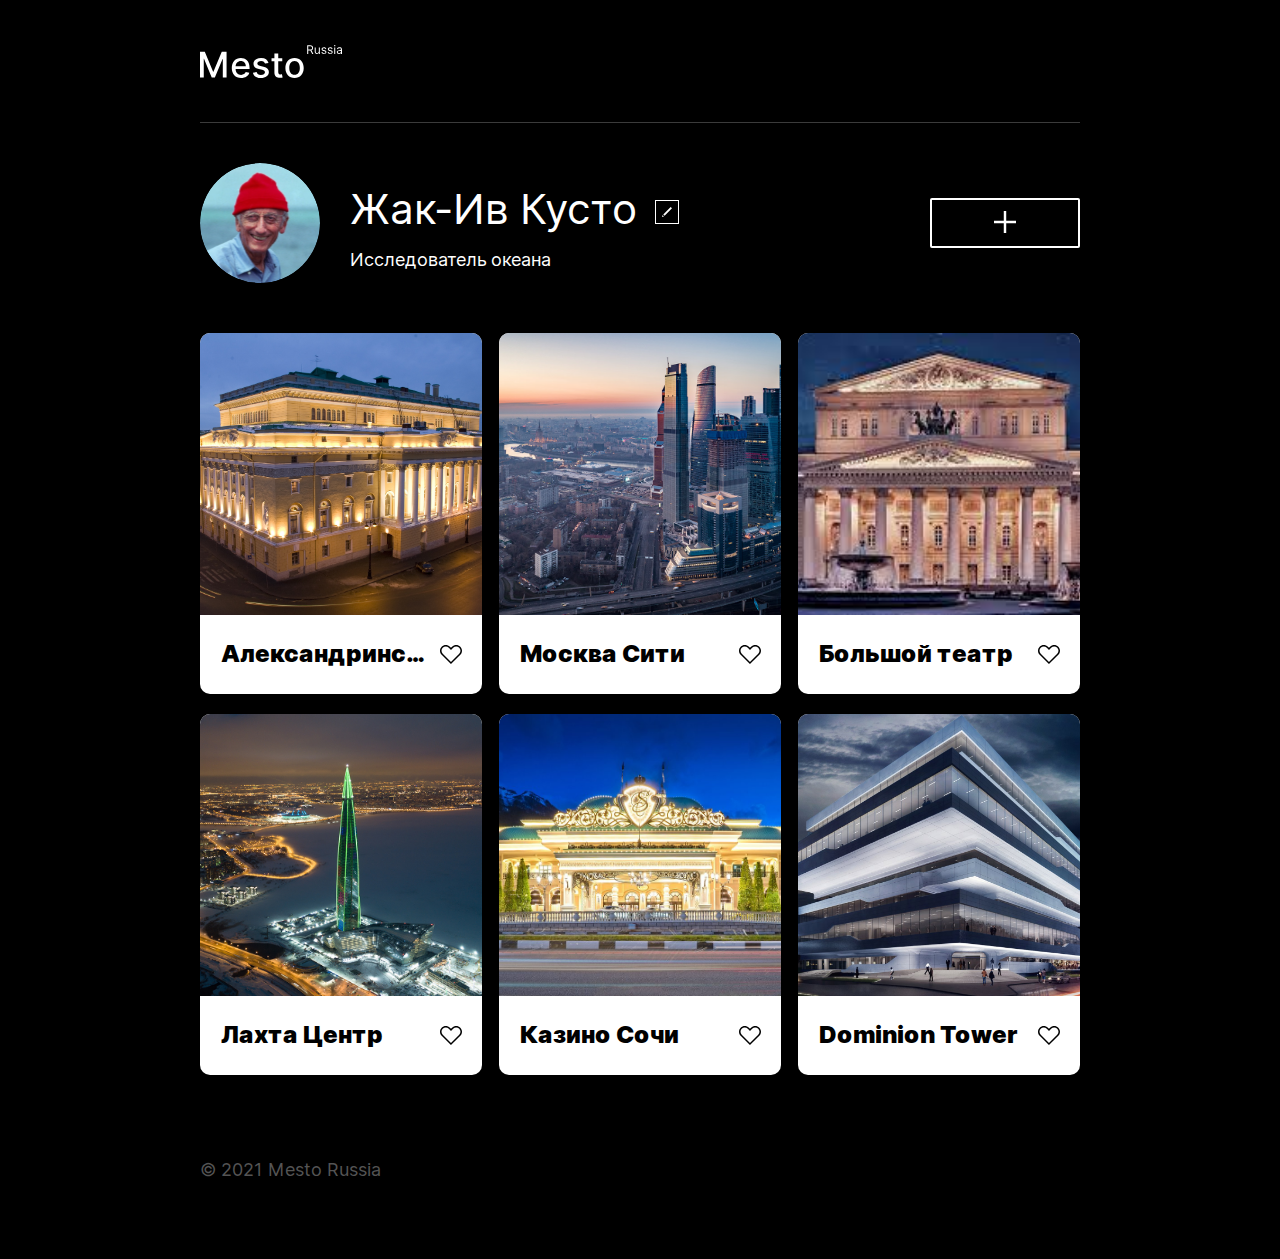
==== index.html @ 114020ef "Fix ghpages" ====
<!DOCTYPE html>
<html lang="ru">

<head>
  <meta charset="UTF-8">
  <link rel="stylesheet" href="./pages/index.css">
  <meta name="viewport" content="width=device-width, initial-scale=1.0">
  <title>Mesto</title>
  <meta name="author" content="Александр Филатов">
</head>

<body class="page">
  <div class="page__container">
    <header class="header">
      <img class="header__logo" alt="Логотип шапки" src="./images/logo__header.svg">
    </header>

    <main class="main">
      <section class="profile">
        <div class="profile__avatar-container">
          <img class="profile__avatar" alt="Аватар пользователя" src="./images/profile__avatar.svg">
        </div>
        <div class="profile__info">
          <div class="profile__edit">
            <h1 class="profile__name">Жак-Ив Кусто</h1>
            <button class="profile__button-edit" type="button"></button>
          </div>
          <p class="profile__job">Исследователь океана</p>
        </div>
        <button class="profile__add-button" type="button">
          <img alt="Знак плюса" src="./images/plus.svg">
        </button>
      </section>

      <section class="elements">
        <div class="elements__card">
          <img class="elements__photo" alt="Фото" src="./images/teatrspb.jpg">
          <h3 class="elements__paragraph">Александринский театр</h3>
          <div class="elements__button-like-container">
            <button class="elements__button-like" type="button"></button>
          </div>
        </div>
        <div class="elements__card">
          <img class="elements__photo" alt="Фото" src="./images/moscowcity.jpeg">
          <h3 class="elements__paragraph">Москва Сити</h3>
          <div class="elements__button-like-container">
            <button class="elements__button-like" type="button"></button>
          </div>
        </div>
        <div class="elements__card">
          <img class="elements__photo" alt="Фото" src="./images/bolshoiteatr.jpg">
          <h3 class="elements__paragraph">Большой театр</h3>
          <div class="elements__button-like-container">
            <button class="elements__button-like" type="button"></button>
          </div>
        </div>
        <div class="elements__card">
          <img class="elements__photo" alt="Фото" src="./images/lahtacentr.jpeg">
          <h3 class="elements__paragraph">Лахта Центр</h3>
          <div class="elements__button-like-container">
            <button class="elements__button-like" type="button"></button>
          </div>
        </div>
        <div class="elements__card">
          <img class="elements__photo" alt="Фото" src="./images/casinosochi.jpg">
          <h3 class="elements__paragraph">Казино Сочи</h3>
          <div class="elements__button-like-container">
            <button class="elements__button-like" type="button"></button>
          </div>
        </div>
        <div class="elements__card">
          <img class="elements__photo" alt="Фото" src="./images/dominiontower.jpg">
          <h3 class="elements__paragraph">Dominion Tower</h3>
          <div class="elements__button-like-container">
            <button class="elements__button-like" type="button"></button>
          </div>
        </div>
      </section>
    </main>

    <footer class="footer">
      <p class="footer__copyright">&copy; 2021 Mesto Russia</p>
    </footer>

    <div class="popup profile-popup">
      <div class="popup__container">
        <button class="popup__button-close" type="button"></button>
        <h2 class="popup__heading">Редактировать профиль</h2>
        <form class="popup__input">
          <input class="popup__field popup__field_name" type="text" name="name" placeholder="Имя">
          <input class="popup__field popup__field_profession" type="text" name="job" placeholder="Профессия">
          <button class="popup__button-save" type="submit">Сохранить</button>
        </form>
      </div>
      <script src="./scripts/script.js"></script>
    </div>
  </div>
</body>

</html>
---- pages/index.css ----
@import url(../vendor/normalize.css);
@import url(../fonts/inter.css);
@import url(../blocks/page/page.css);
@import url(../blocks/page/__container/page__container.css);
@import url(../blocks/header/header.css);
@import url(../blocks/header/___logo/header__logo.css);
@import url(../blocks/main/main.css);
@import url(../blocks/profile/profile.css);
@import url(../blocks/profile/__avatar/profile__avatar.css);
@import url(../blocks/profile/__avatar-container/profile__avatar-container.css);
@import url(../blocks/profile/__edit/profile__edit.css);
@import url(../blocks/profile/__info/profile__info.css);
@import url(../blocks/profile/__name/profile__name.css);
@import url(../blocks/profile/__button-edit/profile__button-edit.css);
@import url(../blocks/profile/__job/profile__job.css);
@import url(../blocks/profile/__add-button/profile__add-button.css);
@import url(../blocks/elemenets/elements.css);
@import url(../blocks/elemenets/__card/elements__card.css);
@import url(../blocks/elemenets/__photo/elements__photo.css);
@import url(../blocks/elemenets/__paragraph/elements__paragraph.css);
@import url(../blocks/elemenets/__button-like/elements__button-like-container.css);
@import url(../blocks/elemenets/__button-like/elements__button-like.css);
@import url(../blocks/footer/footer.css);
@import url(../blocks/footer/__copyright/footer__copyright.css);
@import url(../blocks/popup/popup.css);
@import url(../blocks/popup/__button-save/popup__button-save.css);
@import url(../blocks/popup/__button-close/popup__button-close.css);
@import url(../blocks/popup/__container/popup__container.css);
@import url(../blocks/popup/__heading/popup__heading.css);
@import url(../blocks/popup/__input/popup__input.css);
@import url(../blocks/popup/__field/popup__field.css);
@import url(../blocks/popup/__opened/popup__opened.css);
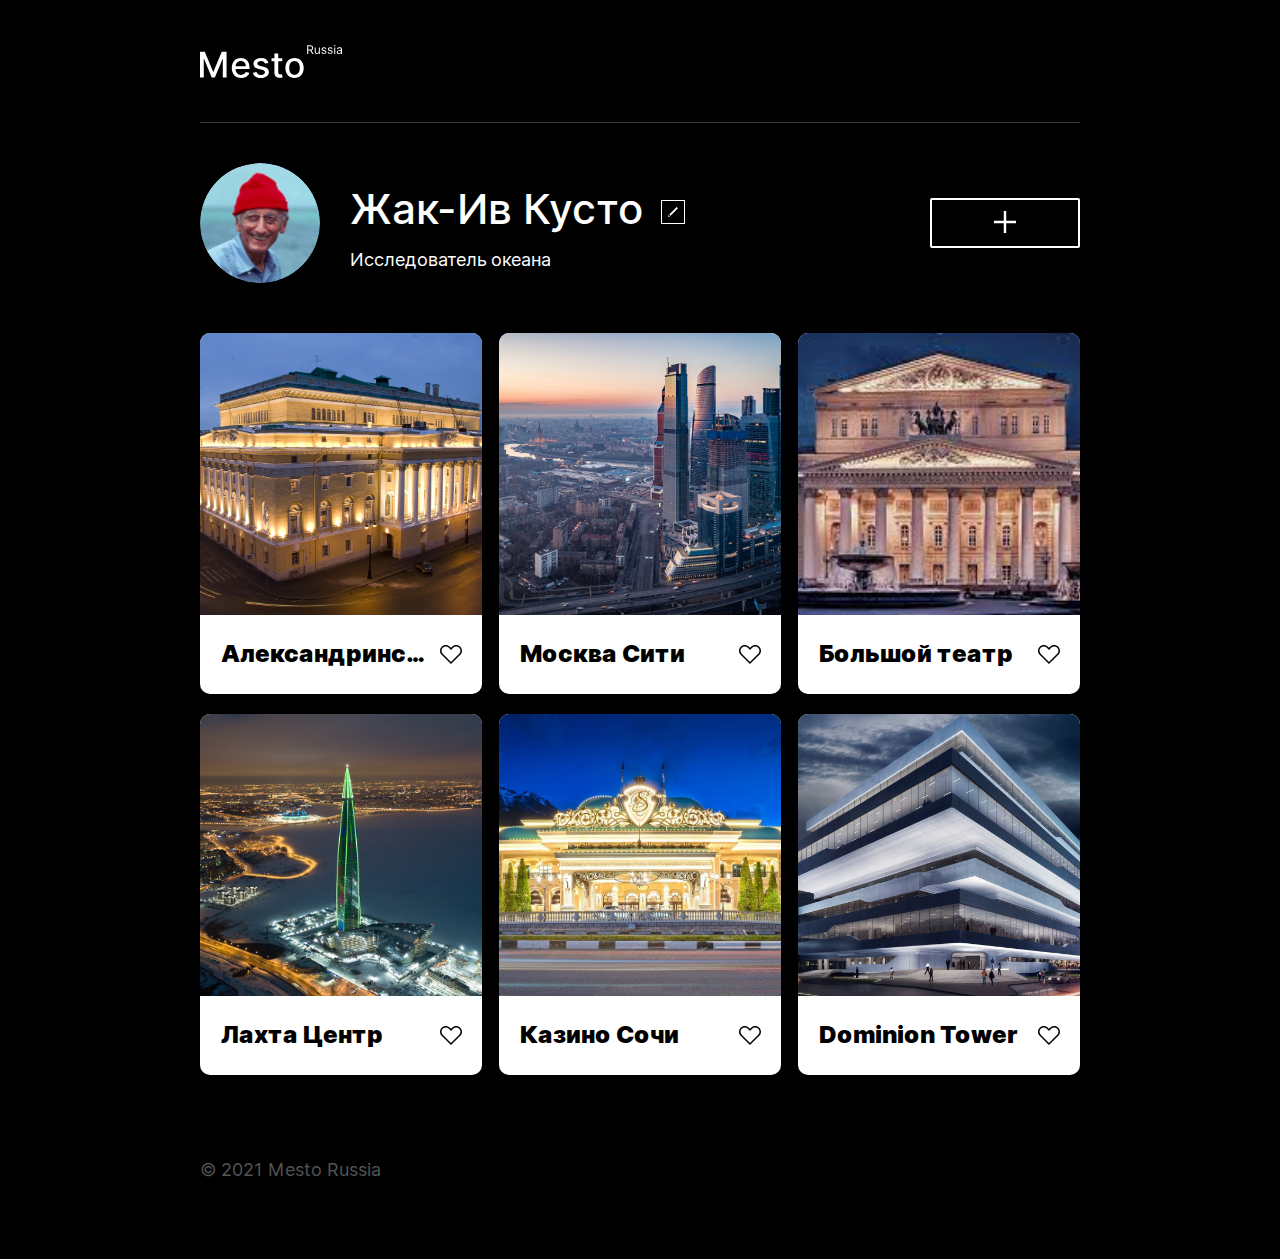
==== commit 83e33d58: "Fix comments" ====
--- a/index.html
+++ b/index.html
@@ -10,91 +10,77 @@
 </head>
 
 <body class="page">
-  <div class="page__container">
-    <header class="header">
-      <img class="header__logo" alt="Логотип шапки" src="./images/logo__header.svg">
-    </header>
+<div class="page__container">
+  <header class="header">
+    <img class="header__logo" alt="Логотип шапки" src="./images/logo__header.svg">
+  </header>
 
-    <main class="main">
-      <section class="profile">
-        <div class="profile__avatar-container">
-          <img class="profile__avatar" alt="Аватар пользователя" src="./images/profile__avatar.svg">
+  <main class="main">
+    <section class="profile">
+      <img class="profile__avatar" alt="Аватар пользователя" src="./images/profile__avatar.svg">
+      <div class="profile__info">
+        <div class="profile__edit">
+          <h1 class="profile__name">Жак-Ив Кусто</h1>
+          <button class="profile__button-edit" type="button"></button>
         </div>
-        <div class="profile__info">
-          <div class="profile__edit">
-            <h1 class="profile__name">Жак-Ив Кусто</h1>
-            <button class="profile__button-edit" type="button"></button>
-          </div>
-          <p class="profile__job">Исследователь океана</p>
-        </div>
-        <button class="profile__add-button" type="button">
-          <img alt="Знак плюса" src="./images/plus.svg">
-        </button>
-      </section>
+        <p class="profile__job">Исследователь океана</p>
+      </div>
+      <button class="profile__add-button" type="button">
+        <img alt="Знак плюса" src="./images/plus.svg">
+      </button>
+    </section>
 
-      <section class="elements">
-        <div class="elements__card">
-          <img class="elements__photo" alt="Фото" src="./images/teatrspb.jpg">
-          <h3 class="elements__paragraph">Александринский театр</h3>
-          <div class="elements__button-like-container">
-            <button class="elements__button-like" type="button"></button>
-          </div>
-        </div>
-        <div class="elements__card">
-          <img class="elements__photo" alt="Фото" src="./images/moscowcity.jpeg">
-          <h3 class="elements__paragraph">Москва Сити</h3>
-          <div class="elements__button-like-container">
-            <button class="elements__button-like" type="button"></button>
-          </div>
-        </div>
-        <div class="elements__card">
-          <img class="elements__photo" alt="Фото" src="./images/bolshoiteatr.jpg">
-          <h3 class="elements__paragraph">Большой театр</h3>
-          <div class="elements__button-like-container">
-            <button class="elements__button-like" type="button"></button>
-          </div>
-        </div>
-        <div class="elements__card">
-          <img class="elements__photo" alt="Фото" src="./images/lahtacentr.jpeg">
-          <h3 class="elements__paragraph">Лахта Центр</h3>
-          <div class="elements__button-like-container">
-            <button class="elements__button-like" type="button"></button>
-          </div>
-        </div>
-        <div class="elements__card">
-          <img class="elements__photo" alt="Фото" src="./images/casinosochi.jpg">
-          <h3 class="elements__paragraph">Казино Сочи</h3>
-          <div class="elements__button-like-container">
-            <button class="elements__button-like" type="button"></button>
-          </div>
-        </div>
-        <div class="elements__card">
-          <img class="elements__photo" alt="Фото" src="./images/dominiontower.jpg">
-          <h3 class="elements__paragraph">Dominion Tower</h3>
-          <div class="elements__button-like-container">
-            <button class="elements__button-like" type="button"></button>
-          </div>
-        </div>
-      </section>
-    </main>
+    <section class="elements">
+      <div class="elements__card">
+        <img class="elements__photo" alt="Фото" src="./images/teatrspb.jpg">
+        <h3 class="elements__paragraph">Александринский театр</h3>
+        <button class="elements__button-like" type="button"></button>
+      </div>
+      <div class="elements__card">
+        <img class="elements__photo" alt="Фото" src="./images/moscowcity.jpeg">
+        <h3 class="elements__paragraph">Москва Сити</h3>
+        <button class="elements__button-like" type="button"></button>
+      </div>
+      <div class="elements__card">
+        <img class="elements__photo" alt="Фото" src="./images/bolshoiteatr.jpg">
+        <h3 class="elements__paragraph">Большой театр</h3>
+        <button class="elements__button-like" type="button"></button>
+      </div>
+      <div class="elements__card">
+        <img class="elements__photo" alt="Фото" src="./images/lahtacentr.jpeg">
+        <h3 class="elements__paragraph">Лахта Центр</h3>
+        <button class="elements__button-like" type="button"></button>
+      </div>
+      <div class="elements__card">
+        <img class="elements__photo" alt="Фото" src="./images/casinosochi.jpg">
+        <h3 class="elements__paragraph">Казино Сочи</h3>
+        <button class="elements__button-like" type="button"></button>
+      </div>
+      <div class="elements__card">
+        <img class="elements__photo" alt="Фото" src="./images/dominiontower.jpg">
+        <h3 class="elements__paragraph">Dominion Tower</h3>
+        <button class="elements__button-like" type="button"></button>
+      </div>
+    </section>
+  </main>
 
-    <footer class="footer">
-      <p class="footer__copyright">&copy; 2021 Mesto Russia</p>
-    </footer>
+  <footer class="footer">
+    <p class="footer__copyright">&copy; 2021 Mesto Russia</p>
+  </footer>
 
-    <div class="popup profile-popup">
-      <div class="popup__container">
-        <button class="popup__button-close" type="button"></button>
-        <h2 class="popup__heading">Редактировать профиль</h2>
-        <form class="popup__input">
-          <input class="popup__field popup__field_name" type="text" name="name" placeholder="Имя">
-          <input class="popup__field popup__field_profession" type="text" name="job" placeholder="Профессия">
-          <button class="popup__button-save" type="submit">Сохранить</button>
-        </form>
-      </div>
-      <script src="./scripts/script.js"></script>
+  <div class="popup profile-popup">
+    <div class="popup__container">
+      <button class="popup__button-close" type="button"></button>
+      <h2 class="popup__heading">Редактировать профиль</h2>
+      <form class="popup__input">
+        <input class="popup__field popup__field_name_name" type="text" name="name" placeholder="Имя">
+        <input class="popup__field popup__field_name_profession" type="text" name="job" placeholder="Профессия">
+        <button class="popup__button-save" type="submit">Сохранить</button>
+      </form>
     </div>
+    <script src="./scripts/script.js"></script>
   </div>
+</div>
 </body>
 
 </html>
--- a/pages/index.css
+++ b/pages/index.css
@@ -7,7 +7,6 @@
 @import url(../blocks/main/main.css);
 @import url(../blocks/profile/profile.css);
 @import url(../blocks/profile/__avatar/profile__avatar.css);
-@import url(../blocks/profile/__avatar-container/profile__avatar-container.css);
 @import url(../blocks/profile/__edit/profile__edit.css);
 @import url(../blocks/profile/__info/profile__info.css);
 @import url(../blocks/profile/__name/profile__name.css);
@@ -18,7 +17,6 @@
 @import url(../blocks/elemenets/__card/elements__card.css);
 @import url(../blocks/elemenets/__photo/elements__photo.css);
 @import url(../blocks/elemenets/__paragraph/elements__paragraph.css);
-@import url(../blocks/elemenets/__button-like/elements__button-like-container.css);
 @import url(../blocks/elemenets/__button-like/elements__button-like.css);
 @import url(../blocks/footer/footer.css);
 @import url(../blocks/footer/__copyright/footer__copyright.css);
@@ -29,4 +27,4 @@
 @import url(../blocks/popup/__heading/popup__heading.css);
 @import url(../blocks/popup/__input/popup__input.css);
 @import url(../blocks/popup/__field/popup__field.css);
-@import url(../blocks/popup/__opened/popup__opened.css);
+@import url(../blocks/popup/_opened/popup_opened.css);
